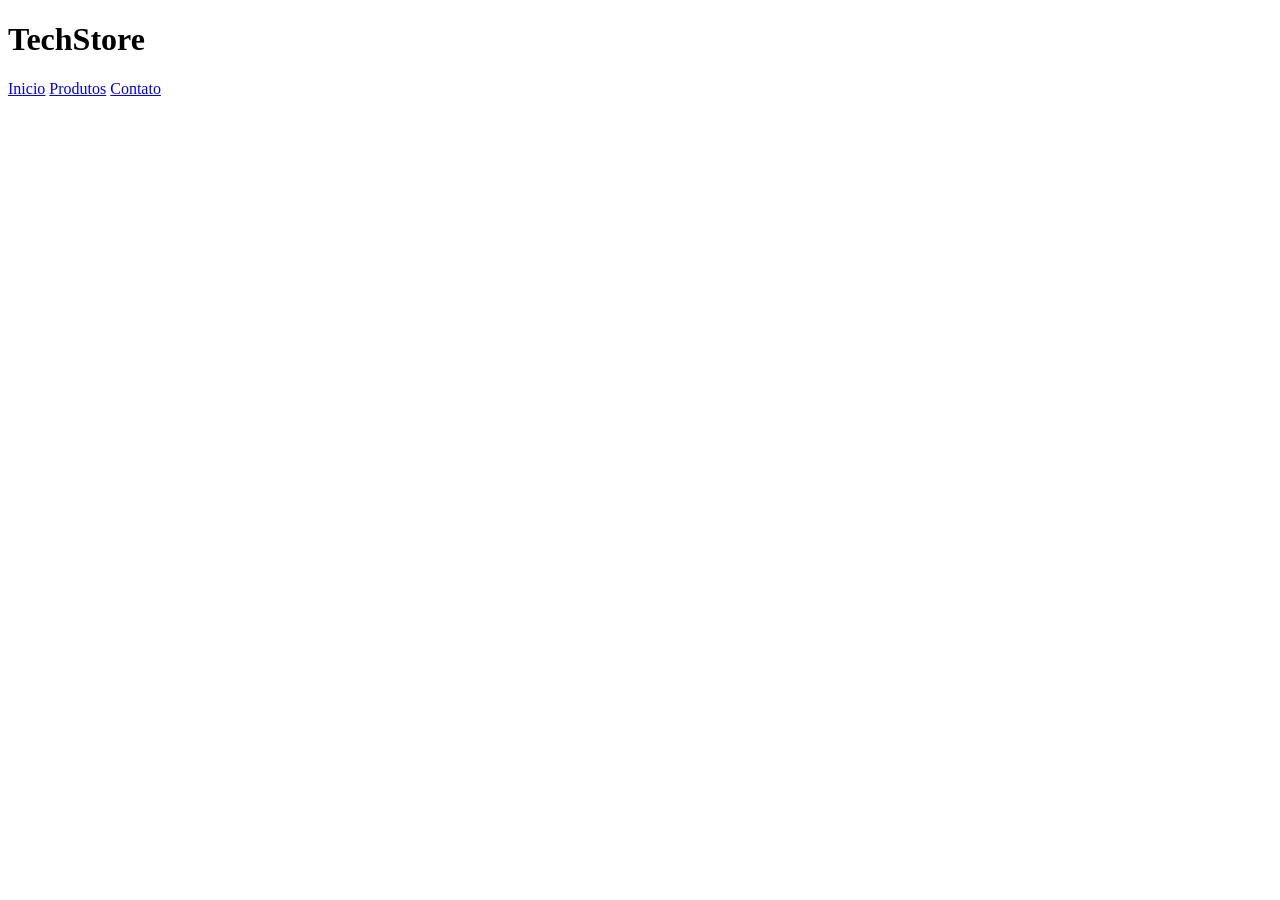
==== Atividade1.html @ 18d85829 ":rocket: feat: Incluindo links de navegação ao header." ====
<!DOCTYPE html>
<html lang="pt-br">
<head>
    <meta charset="UTF-8">
    <meta name="viewport" content="width=device-width, initial-scale=1.0">
    <title>Atividade 1</title>
</head>
<div class="header">
    <h1> TechStore</h1>
        <nav class="nav">
                <a href="#">Inicio</a>
                <a href="#">Produtos</a>
                <a href="#">Contato</a>
            </nav>
</div>
<body>
    
</body>
</html>
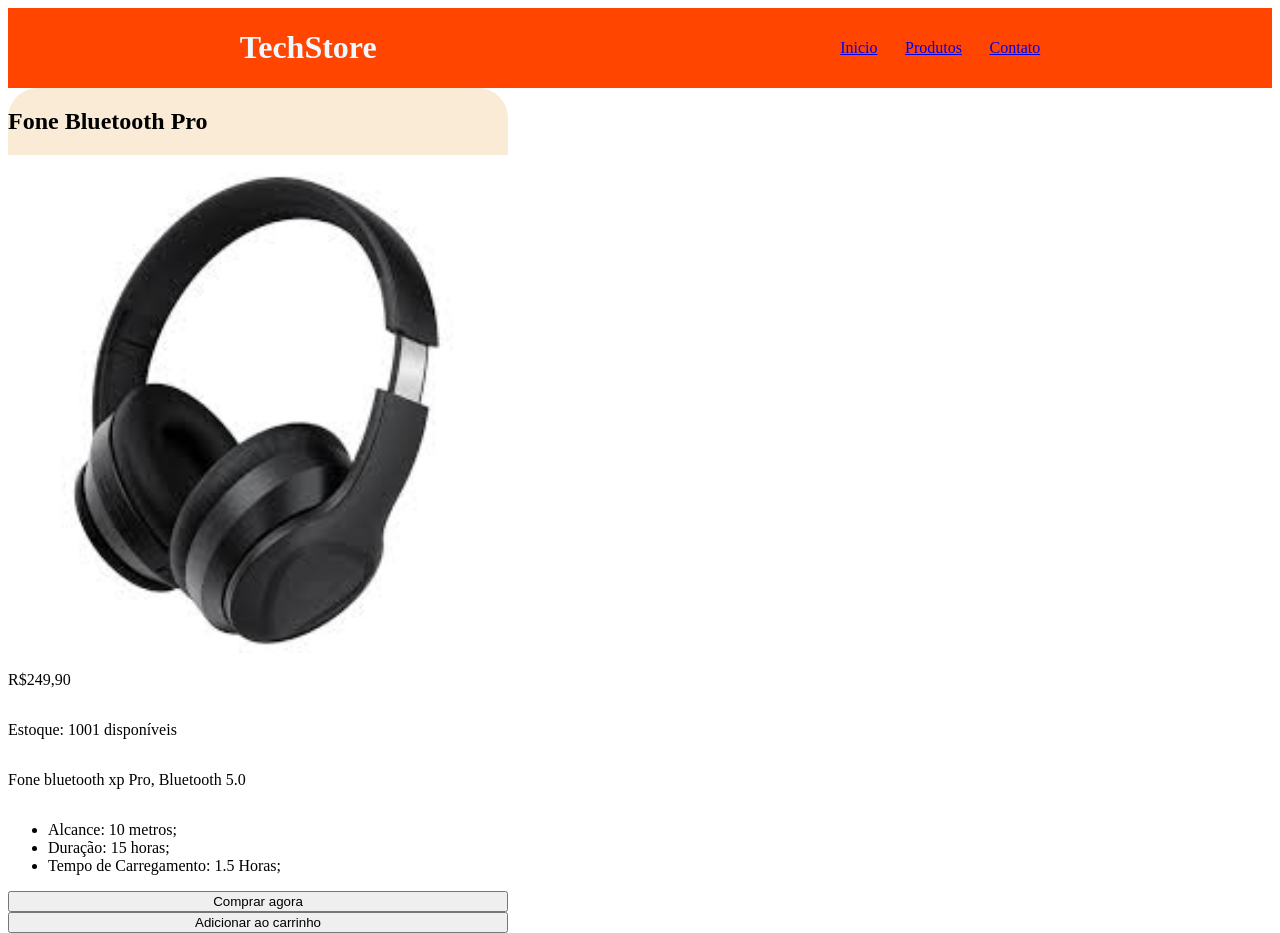
==== commit 0085e332: ":rocket: style: Inicio da estilização." ====
--- a/Atividade1.html
+++ b/Atividade1.html
@@ -4,6 +4,7 @@
     <meta charset="UTF-8">
     <meta name="viewport" content="width=device-width, initial-scale=1.0">
     <title>Atividade 1</title>
+    <link rel="stylesheet" href="Atividade1.css">
 </head>
 <div class="header">
     <h1> TechStore</h1>
@@ -13,7 +14,26 @@
                 <a href="#">Contato</a>
             </nav>
 </div>
+
 <body>
-    
+    <div class="produto">
+        <h2>Fone Bluetooth Pro</h2>
+    <img class="Produto" src="imgs/images Atv1.jpg" alt="Produto" >
+
+    <div class="itens">
+
+        <p>R$249,90</p>
+        <p> Estoque: 1001 disponíveis</p>
+        <p> Fone bluetooth xp Pro, Bluetooth 5.0</p>
+        <ul>
+            <li>Alcance: 10 metros;</li>
+            <li>Duração: 15 horas;</li>
+            <li>Tempo de Carregamento: 1.5 Horas;</li>
+        </ul>
+        
+      <button>Comprar agora</button>
+      <button>Adicionar ao carrinho</button>
+      </div>
+    </div>
 </body>
 </html>
--- a/Atividade1.css
+++ b/Atividade1.css
@@ -0,0 +1,32 @@
+
+.header{
+    background-color:orangered;
+    color:aliceblue;
+    display:flex;
+    justify-content: space-around;
+    align-items: center;
+}
+
+.nav{
+    width:200px;
+    display: flex;
+    justify-content: space-between;
+
+}
+
+.produto
+{
+    height:550px;
+    width:500px;
+    background-color: antiquewhite;
+   border-radius:30px;
+   display: flex;
+   flex-direction: column;
+   justify-content: space-between;
+}
+.itens
+{
+    display:flex;
+    flex-direction: column;
+    justify-content: space-between;
+}
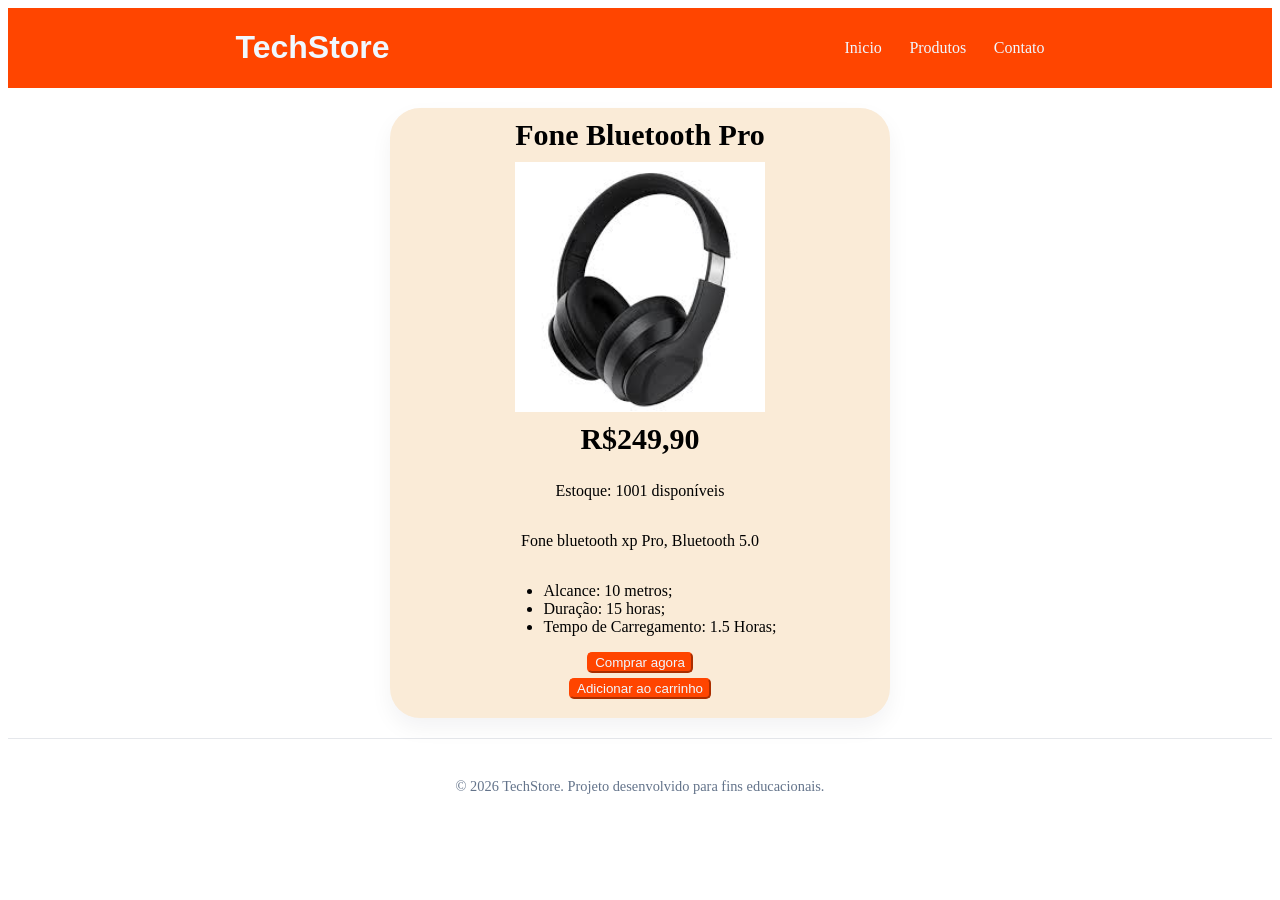
==== commit 29564467: ":lipstick feat:estilizaçõa finalizada." ====
--- a/Atividade1.html
+++ b/Atividade1.html
@@ -6,23 +6,25 @@
     <title>Atividade 1</title>
     <link rel="stylesheet" href="Atividade1.css">
 </head>
+<header>
 <div class="header">
-    <h1> TechStore</h1>
+    <h1 class="logo"> TechStore</h1>
         <nav class="nav">
                 <a href="#">Inicio</a>
                 <a href="#">Produtos</a>
                 <a href="#">Contato</a>
             </nav>
 </div>
+</header>
+<body>
+    <div class="card">
+    <div class="produto">
+        <h2 class="titulo" >Fone Bluetooth Pro</h2>
+    <img class="Imagem" src="imgs/images Atv1.jpg" alt="Produto" >
 
-<body>
-    <div class="produto">
-        <h2>Fone Bluetooth Pro</h2>
-    <img class="Produto" src="imgs/images Atv1.jpg" alt="Produto" >
-
-    <div class="itens">
-
-        <p>R$249,90</p>
+  
+        <h3 class="preco">R$249,90</h3>
+          <div class="itens"></div>
         <p> Estoque: 1001 disponíveis</p>
         <p> Fone bluetooth xp Pro, Bluetooth 5.0</p>
         <ul>
@@ -30,10 +32,21 @@
             <li>Duração: 15 horas;</li>
             <li>Tempo de Carregamento: 1.5 Horas;</li>
         </ul>
+
         
-      <button>Comprar agora</button>
-      <button>Adicionar ao carrinho</button>
+      <button class="comprar">Comprar agora</button>
+      <button class="carrinho">Adicionar ao carrinho</button>
       </div>
     </div>
+    </div>
+
+    <footer class="footer">
+        <div class="container">
+            <p>
+                &copy; 2026 TechStore. Projeto desenvolvido para fins educacionais.
+            </p>
+        </div>
+    </footer>
+    
 </body>
 </html>
--- a/Atividade1.css
+++ b/Atividade1.css
@@ -5,6 +5,10 @@
     display:flex;
     justify-content: space-around;
     align-items: center;
+}
+a {
+    text-decoration:none;
+    color:aliceblue
 }
 
 .nav{
@@ -16,17 +20,76 @@
 
 .produto
 {
-    height:550px;
+    margin:20px;
+    height: 610px;
     width:500px;
     background-color: antiquewhite;
    border-radius:30px;
    display: flex;
    flex-direction: column;
-   justify-content: space-between;
+   align-items: center;
+  box-shadow: 0 10px 22px rgba(15, 23, 42, 0.05);
+  
 }
 .itens
 {
     display:flex;
     flex-direction: column;
-    justify-content: space-between;
+    justify-content: center;
+    align-content: stretch;
+    flex-wrap:wrap;
+    
+}
+.Imagem{
+    width: 250px;
+}
+
+h1{
+    font-family: Arial, Helvetica, sans-serif;
+}
+.titulo{
+    margin:10px;
+    color:black;
+    font-size:30px;
+}
+.preco{
+   margin:10px;
+    font-size:30px;
+    display:flex;
+    justify-content: center;
+}
+.footer {
+    padding: 25px 0;
+
+    color: #64748b;
+    background-color: #ffffff;
+
+    border-top: 1px solid #e5e7eb;
+
+    text-align: center;
+
+    font-size: 0.9rem;
+}
+
+.card {
+    display:flex;
+    justify-content: center;
+    
+}
+
+.comprar{
+    background-color:orangered;
+    color:aliceblue;
+    border-color: orangered;
+    border-radius: 5px;
+    margin-bottom: 5px;
+}
+
+.carrinho{
+    
+     background-color:orangered;
+    color:aliceblue;
+    border-color: orangered;
+    border-radius: 5px;
+    margin-bottom: 5px;
 }
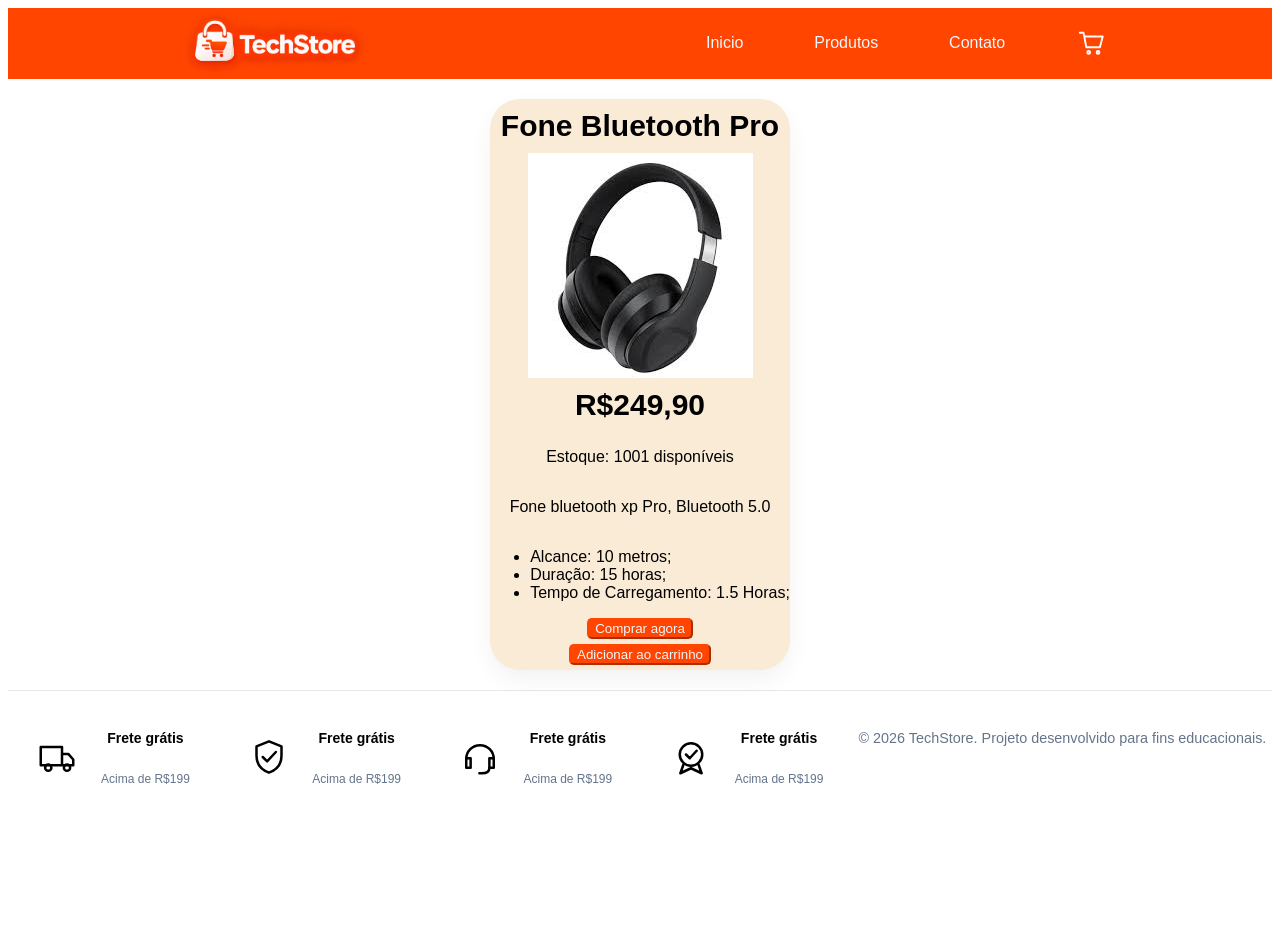
==== commit a4916fed: "Profissionalizando a pagina" ====
--- a/Atividade1.html
+++ b/Atividade1.html
@@ -6,25 +6,30 @@
     <title>Atividade 1</title>
     <link rel="stylesheet" href="Atividade1.css">
 </head>
-<header>
+
+<body>
+    <header>
 <div class="header">
-    <h1 class="logo"> TechStore</h1>
+    <img class="logo" src="techstore_assets/ChatGPT Image 27_08_2026, 21_08_21.png"></img>
         <nav class="nav">
                 <a href="#">Inicio</a>
                 <a href="#">Produtos</a>
                 <a href="#">Contato</a>
+                 <img class="carrinho-img" src="techstore_assets/carrinho.svg"></img>
             </nav>
+            
+            
 </div>
 </header>
-<body>
     <div class="card">
     <div class="produto">
         <h2 class="titulo" >Fone Bluetooth Pro</h2>
     <img class="Imagem" src="imgs/images Atv1.jpg" alt="Produto" >
+   
 
   
         <h3 class="preco">R$249,90</h3>
-          <div class="itens"></div>
+          
         <p> Estoque: 1001 disponíveis</p>
         <p> Fone bluetooth xp Pro, Bluetooth 5.0</p>
         <ul>
@@ -32,21 +37,56 @@
             <li>Duração: 15 horas;</li>
             <li>Tempo de Carregamento: 1.5 Horas;</li>
         </ul>
-
         
       <button class="comprar">Comprar agora</button>
       <button class="carrinho">Adicionar ao carrinho</button>
-      </div>
     </div>
     </div>
 
     <footer class="footer">
+        <div class="selos">
+        <div class="txt">
+            <div class="frete">
+                <img class="Frete" src="techstore_assets/frete.svg"></img>
+                <div class="frt1">
+            <h3 id="Frte">Frete grátis</h3>
+            <p id="Frt">Acima de R$199</p>
+            </div>
+            </div>
+        </div>
+            <div class="seguranca">
+                <img class="escudo" src="techstore_assets/escudo-check.svg"></img>
+                <div class="escd">
+            <h3 id="seg1">Frete grátis</h3>
+            <p id="seg2">Acima de R$199</p>
+            </div>
+            </div>
+        
+            <div class="suporte">
+                <img class="fone" src="techstore_assets/suporte.svg"></img>
+                <div class="micro">
+            <h3 id="sup1">Frete grátis</h3>
+            <p id="sup2">Acima de R$199</p>
+            </div>
+            </div>
+        
+            <div class="quality">
+                 <img class="qualidade" src="techstore_assets/qualidade.svg"></img>
+                <div class="qlt">
+            <h3 id="qlt1">Frete grátis</h3>
+            <p id="qlt2">Acima de R$199</p>
+            </div>
+            </div>
+        
         <div class="container">
             <p>
                 &copy; 2026 TechStore. Projeto desenvolvido para fins educacionais.
             </p>
+            </div>
         </div>
+        
     </footer>
+    
     
 </body>
 </html>
--- a/Atividade1.css
+++ b/Atividade1.css
@@ -1,4 +1,7 @@
 
+body{
+    font-family:'Franklin Gothic Medium', 'Arial Narrow', Arial, sans-serif;
+}
 .header{
     background-color:orangered;
     color:aliceblue;
@@ -6,23 +9,29 @@
     justify-content: space-around;
     align-items: center;
 }
+.logo
+
+{
+    width:200px;
+}
 a {
     text-decoration:none;
     color:aliceblue
 }
 
 .nav{
-    width:200px;
+    width:400px;
     display: flex;
     justify-content: space-between;
+    align-items: center;
 
 }
 
 .produto
 {
     margin:20px;
-    height: 610px;
-    width:500px;
+    height:auto;
+    width:auto;
     background-color: antiquewhite;
    border-radius:30px;
    display: flex;
@@ -31,17 +40,8 @@
   box-shadow: 0 10px 22px rgba(15, 23, 42, 0.05);
   
 }
-.itens
-{
-    display:flex;
-    flex-direction: column;
-    justify-content: center;
-    align-content: stretch;
-    flex-wrap:wrap;
-    
-}
 .Imagem{
-    width: 250px;
+    width: fit-content;
 }
 
 h1{
@@ -92,4 +92,59 @@
     border-color: orangered;
     border-radius: 5px;
     margin-bottom: 5px;
+}
+@media (max-width: 768px) {  /*Quando a tela tiver 768px, coloque os cards em uma coluna*/
+    .task-list {
+        grid-template-columns: 1fr;
+    }
+
+   body > .comprar,.carrinho  { /*coloca o input e o botão um em baixo do outro*/
+        flex-direction: column;
+    }
+}
+
+.carrinho-img{
+    width:30px;
+   filter: invert(1);      /* inverte a cor da imagem*/
+    
+}
+
+.Frete, .escudo, .fone, .qualidade{
+    width:40px;
+    align-items: center;
+   
+}
+
+.selos
+{
+    display:flex;
+    justify-content: space-around;
+
+    margin-bottom: 50px;
+}
+
+#Frte, #seg1, #sup1, #qlt1
+{
+color:black;
+}
+#Frt, #seg2, #sup2, #qlt2
+{
+    color:#64748b;
+}
+
+.frete, .seguranca, .suporte, .quality
+{
+    display:flex;
+    font-size: 12px;
+    width:200px;
+    justify-content: space-evenly;
+    align-items: center;
+    margin-bottom: 50px;
+    
+}
+.frt1, .escd , .micro, .qlt
+{
+    display:flex;
+    flex-direction: column;
+    justify-content: space-between;
 }
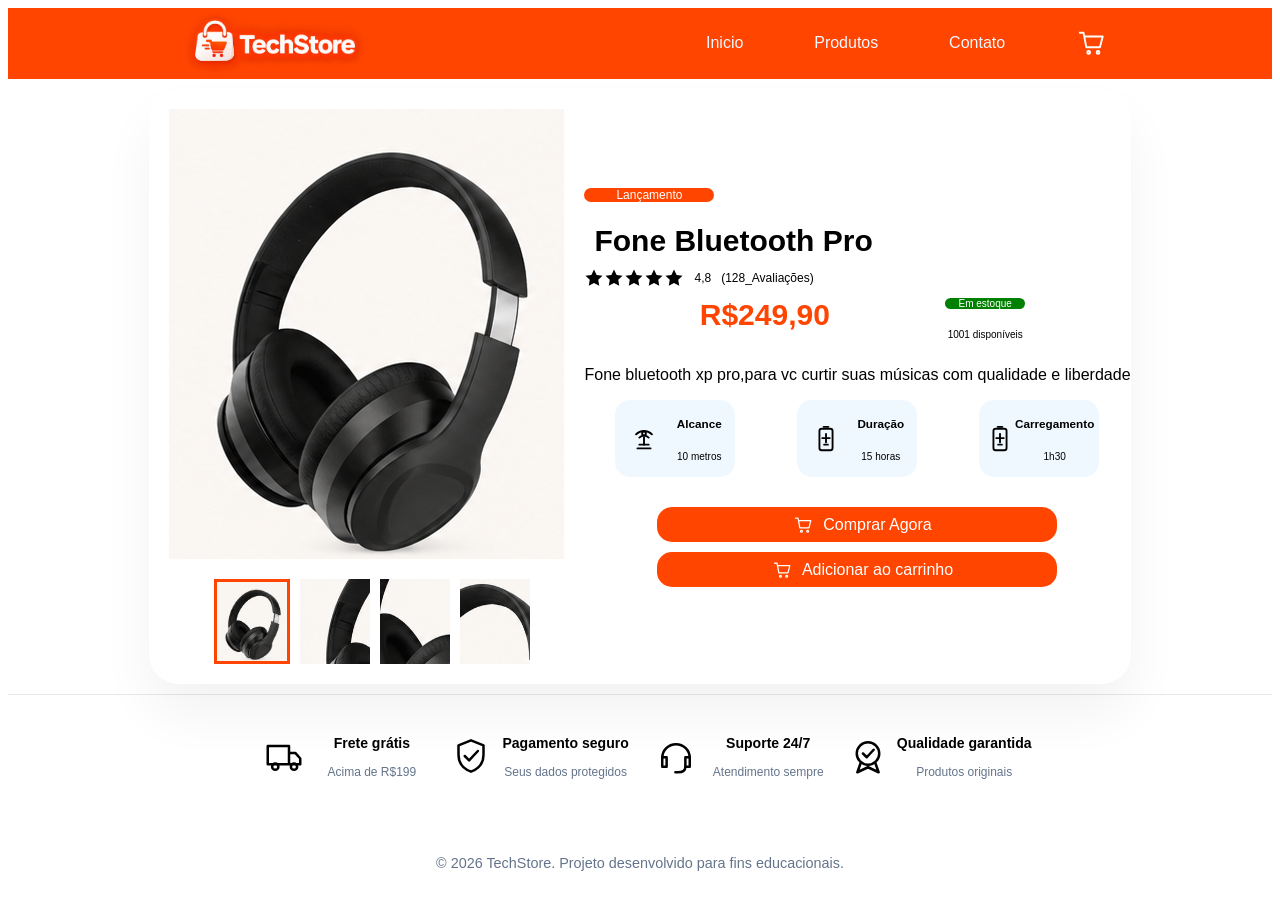
==== commit 0a7d1528: "Nova estilização" ====
--- a/Atividade1.html
+++ b/Atividade1.html
@@ -23,29 +23,82 @@
 </header>
     <div class="card">
     <div class="produto">
-        <h2 class="titulo" >Fone Bluetooth Pro</h2>
-    <img class="Imagem" src="imgs/images Atv1.jpg" alt="Produto" >
+        <div class="imgS">
+    <img class="Imagem" src="techstore_assets/fone-bluetooth-pro.png" alt="Produto" >
+    <div class="imgs_menor">
+    <img class="Imagem2" src="techstore_assets/fone-bluetooth-pro.png" alt="Produto" >
+    <img class="Imagem3" src="techstore_assets/fone-thumb-1.png" alt="Produto" >
+    <img class="Imagem4" src="techstore_assets/fone-thumb-2.png" alt="Produto" >
+    <img class="Imagem5" src="techstore_assets/fone-thumb-3.png" alt="Produto" >
+    </div>
+    </div>
+    <div class="topo">
+    <p class="Lcm">Lançamento</p>
+    <h2 class="titulo" >Fone Bluetooth Pro</h2>
+    
    
 
-  
-        <h3 class="preco">R$249,90</h3>
-          
-        <p> Estoque: 1001 disponíveis</p>
-        <p> Fone bluetooth xp Pro, Bluetooth 5.0</p>
-        <ul>
-            <li>Alcance: 10 metros;</li>
-            <li>Duração: 15 horas;</li>
-            <li>Tempo de Carregamento: 1.5 Horas;</li>
-        </ul>
-        
-      <button class="comprar">Comprar agora</button>
-      <button class="carrinho">Adicionar ao carrinho</button>
+    <div class="estrelas">
+<img class="estrela1" src="techstore_assets/estrela.svg" alt="estrela" >
+<img class="estrela2" src="techstore_assets/estrela.svg" alt="estrela" >
+<img class="estrela3" src="techstore_assets/estrela.svg" alt="estrela" >
+<img class="estrela4" src="techstore_assets/estrela.svg" alt="estrela" >
+<img class="estrela5" src="techstore_assets/estrela.svg" alt="estrela" >
+
+    <span>4,8 </span>
+    <span>(128_Avaliações)</span>
+    </div>
+    <div class="coluna">
+   <h3 class="preco">R$249,90</h3>
+   <div class="especial">
+    <p class="estoque">Em estoque</p>
+   <p class="est"> 1001 disponíveis</p>
+   
+   </div>
+   </div>
+        <p class="Descricao"> Fone bluetooth xp pro,para vc curtir suas músicas com qualidade e liberdade</p>
+        <div class="caracteristicas">
+            <div class="alc">
+        <img class="alcance" src="techstore_assets/alcance.svg" alt="alcance" >
+        <div class="metros">
+        <h3>Alcance</h3>
+        <p>10 metros</p>
+        </div>
+           
+        </div>
+            <div class="duracao">
+        <img class="bat" src="techstore_assets/duracao.svg" alt="alcance" >
+        <div class="bateria">
+        <h3>Duração</h3>
+        <p>15 horas</p>
+        </div>
+           
+        </div>
+            <div class="carregamento">
+        <img class="flash" src="techstore_assets/duracao.svg" alt="alcance" >
+        <div class="raio">
+        <h3>Carregamento</h3>
+        <p>1h30</p>
+        </div>
+        </div>
+
+        </div>
+        <div class="botoes">
+        <div class="botao1">
+            <img class="carrinho2-img" src="techstore_assets/carrinho.svg"></img>
+            <p>Comprar Agora</p>
+            </div>
+            <div class="botao2">
+                <img class="carrinho2-img" src="techstore_assets/carrinho.svg"></img>
+            <p>Adicionar ao carrinho</p>
+            </div>
+        </div>
+      </div>
     </div>
     </div>
 
     <footer class="footer">
         <div class="selos">
-        <div class="txt">
             <div class="frete">
                 <img class="Frete" src="techstore_assets/frete.svg"></img>
                 <div class="frt1">
@@ -53,37 +106,36 @@
             <p id="Frt">Acima de R$199</p>
             </div>
             </div>
-        </div>
+        
             <div class="seguranca">
                 <img class="escudo" src="techstore_assets/escudo-check.svg"></img>
                 <div class="escd">
-            <h3 id="seg1">Frete grátis</h3>
-            <p id="seg2">Acima de R$199</p>
+            <h3 id="seg1">Pagamento seguro</h3>
+            <p id="seg2">Seus dados protegidos</p>
             </div>
             </div>
         
             <div class="suporte">
                 <img class="fone" src="techstore_assets/suporte.svg"></img>
                 <div class="micro">
-            <h3 id="sup1">Frete grátis</h3>
-            <p id="sup2">Acima de R$199</p>
+            <h3 id="sup1">Suporte 24/7</h3>
+            <p id="sup2">Atendimento sempre</p>
             </div>
             </div>
         
             <div class="quality">
                  <img class="qualidade" src="techstore_assets/qualidade.svg"></img>
                 <div class="qlt">
-            <h3 id="qlt1">Frete grátis</h3>
-            <p id="qlt2">Acima de R$199</p>
+            <h3 id="qlt1">Qualidade garantida</h3>
+            <p id="qlt2">Produtos originais</p>
             </div>
             </div>
-        
+        </div>
         <div class="container">
             <p>
                 &copy; 2026 TechStore. Projeto desenvolvido para fins educacionais.
             </p>
             </div>
-        </div>
         
     </footer>
     
--- a/Atividade1.css
+++ b/Atividade1.css
@@ -1,6 +1,7 @@
 
 body{
     font-family:'Franklin Gothic Medium', 'Arial Narrow', Arial, sans-serif;
+    background-color:ffffff;
 }
 .header{
     background-color:orangered;
@@ -29,21 +30,50 @@
 
 .produto
 {
-    margin:20px;
-    height:auto;
-    width:auto;
-    background-color: antiquewhite;
+    margin:10px;
+   
+    background-color: white;
    border-radius:30px;
    display: flex;
-   flex-direction: column;
+   
    align-items: center;
-  box-shadow: 0 10px 22px rgba(15, 23, 42, 0.05);
+  box-shadow: 0 30px 52px rgba(15, 23, 42, 0.05);
   
 }
-.Imagem{
-    width: fit-content;
-}
-
+ .Imagem2,.Imagem3, .Imagem4, .Imagem5{
+    width: 70px;
+    margin-left: 10px;
+}
+.imgs_menor
+{
+    margin-top: 20px;
+    display:flex;
+justify-content: center;
+}
+.imgS
+{
+    padding:20px;
+    display:flex;
+    flex-direction: column;
+}
+.Imagem2
+{
+    border: 3px solid orangered;
+}
+.Lcm{
+    width:130px;
+    background-color: orangered;
+    color:white;
+    border-radius:15px;
+    font-size:12px;
+    display:flex;
+    justify-content: center;
+}
+.topo
+{
+    display:flex;
+    flex-direction: column;
+}
 h1{
     font-family: Arial, Helvetica, sans-serif;
 }
@@ -56,43 +86,146 @@
    margin:10px;
     font-size:30px;
     display:flex;
-    justify-content: center;
+    justify-content: flex-start;
+    color:orangered;
+}
+.estoque
+{
+    font-size:10px;
+    background-color:green;
+  
+    color:white;
+    display:flex;
+    justify-content: center;
+    align-items: center;
+    border-radius:10px;
+    width:80px;
+    
+}
+.coluna
+{
+    display:flex;
+    justify-content:  space-evenly;
+}
+
+.especial
+{
+    margin:0;
+    padding:0;
+    display:flex;
+    flex-direction:column;
+    justify-content: center;
+    align-items:center;
+}
+.est{
+    font-size:10px;
+}
+
+.alcance
+
+{
+    width:30px;
+}
+.metros{
+    font-size:10px;
+    display:flex;
+    flex-direction: column;
+    align-items: center;
+}
+.alc{
+display:flex;
+justify-content: space-around;
+align-items: center;
+background-color: aliceblue;
+width:110px;
+border-radius:15px;
+margin-bottom:10px;
+padding:5px;
+}
+.bat
+
+{
+    width:30px;
+}
+.bateria{
+    font-size:10px;
+    display:flex;
+    flex-direction: column;
+    align-items: center;
+}
+.duracao{
+display:flex;
+justify-content: space-around;
+align-items: center;
+background-color: aliceblue;
+width:110px;
+border-radius:15px;
+margin-bottom:10px;
+padding:5px;
+}
+.flash
+
+{
+    width:30px;
+}
+.raio{
+    font-size:10px;
+    display:flex;
+    flex-direction: column;
+    align-items: center;
+}
+.carregamento{
+display:flex;
+justify-content: space-around;
+align-items: center;
+background-color: aliceblue;
+width:110px;
+border-radius:15px;
+margin-bottom:10px;
+padding:5px;
+}
+.caracteristicas
+{
+    display:flex;
+    justify-content: space-around;
+    margin-bottom: 20px;;
 }
 .footer {
+
     padding: 25px 0;
-
     color: #64748b;
     background-color: #ffffff;
-
     border-top: 1px solid #e5e7eb;
-
     text-align: center;
-
     font-size: 0.9rem;
-}
+     display:flex;
+    flex-direction: column;
+    align-items: center;
+
+    
+}
+   
+
 
 .card {
     display:flex;
-    justify-content: center;
-    
-}
-
-.comprar{
-    background-color:orangered;
-    color:aliceblue;
-    border-color: orangered;
-    border-radius: 5px;
-    margin-bottom: 5px;
-}
-
-.carrinho{
-    
-     background-color:orangered;
-    color:aliceblue;
-    border-color: orangered;
-    border-radius: 5px;
-    margin-bottom: 5px;
-}
+    flex-direction:row;;
+    justify-content: center;
+    
+}
+.estrelas{
+    width:20px;
+    display: flex;
+    align-items:center;
+
+}
+span{
+    margin-left: 10px;
+    font-size: 12px;
+
+    
+}
+
 @media (max-width: 768px) {  /*Quando a tela tiver 768px, coloque os cards em uma coluna*/
     .task-list {
         grid-template-columns: 1fr;
@@ -106,9 +239,19 @@
 .carrinho-img{
     width:30px;
    filter: invert(1);      /* inverte a cor da imagem*/
-    
-}
-
+  
+    
+}
+.carrinho2-img{
+    width:20px;
+   filter: invert(1);      /* inverte a cor da imagem*/
+    padding:10px
+    
+}
+.descricao
+{
+    margin-rigth:15px;
+}
 .Frete, .escudo, .fone, .qualidade{
     width:40px;
     align-items: center;
@@ -119,8 +262,6 @@
 {
     display:flex;
     justify-content: space-around;
-
-    margin-bottom: 50px;
 }
 
 #Frte, #seg1, #sup1, #qlt1
@@ -142,9 +283,35 @@
     margin-bottom: 50px;
     
 }
-.frt1, .escd , .micro, .qlt
-{
-    display:flex;
-    flex-direction: column;
-    justify-content: space-between;
+
+.botao1
+{
+    color:white;
+    background-color:orangered;
+    border-radius: 15px;
+    width:400px;
+    height:35px;
+    display:flex;
+    justify-content: center;
+    align-items:center;
+    margin-bottom: 10px;
+}
+.botao2
+{
+    color:white;
+    background-color:orangered;
+    border-radius:15px;
+    width:400px;
+    height:35px;
+    display:flex;
+    justify-content: center;
+    align-items:center;
+margin-bottom: 10px;
+}
+.botoes
+
+{
+    display:flex;
+    flex-direction: column;
+    align-items: center;
 }
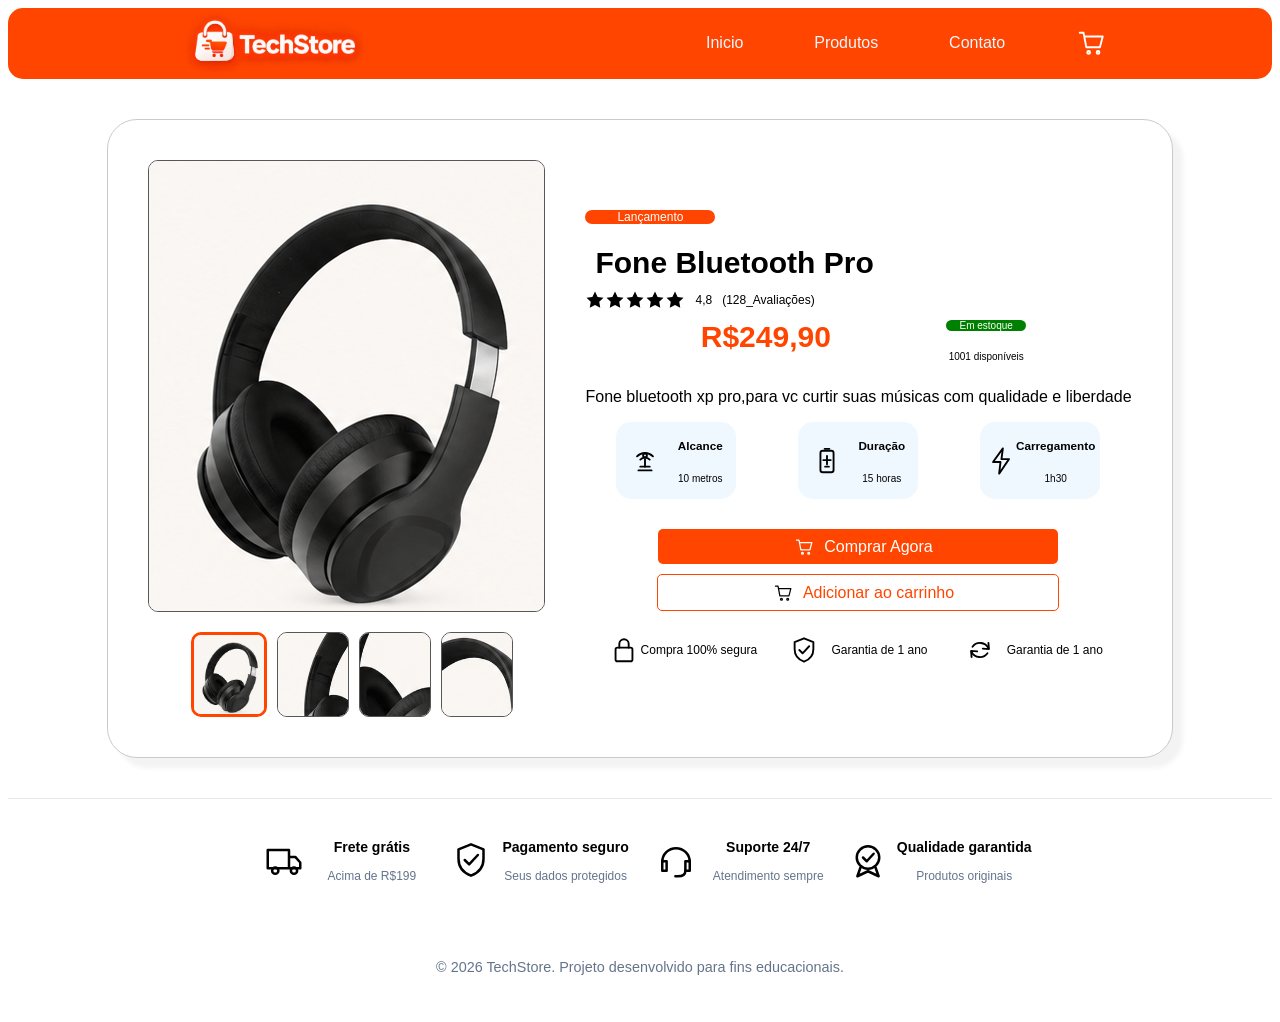
==== commit 8dc97efd: "fim da atividade 1" ====
--- a/Atividade1.html
+++ b/Atividade1.html
@@ -75,7 +75,7 @@
            
         </div>
             <div class="carregamento">
-        <img class="flash" src="techstore_assets/duracao.svg" alt="alcance" >
+        <img class="flash" src="techstore_assets/carregamento.svg" >
         <div class="raio">
         <h3>Carregamento</h3>
         <p>1h30</p>
@@ -89,12 +89,28 @@
             <p>Comprar Agora</p>
             </div>
             <div class="botao2">
-                <img class="carrinho2-img" src="techstore_assets/carrinho.svg"></img>
+                <img class="carrinho3-img" src="techstore_assets/carrinho.svg"></img>
             <p>Adicionar ao carrinho</p>
             </div>
         </div>
+        <div class="selos2">
+        <div class="segCom">
+        <img class="Cadeado" src="techstore_assets/cadeado.svg" alt="cadeado" >
+      <p class="percentual">Compra 100% segura</p>
+      </div>
+        <div class="gar">
+        <img class="Garantia" src="techstore_assets/escudo-check.svg" alt="Garantia" >
+      <p class="check">Garantia de 1 ano</p>
+      </div>
+        <div class="Dev">
+        <img class="Devolucao" src="techstore_assets/devolucao.svg" alt="devolucao" >
+      <p class="Setas">Garantia de 1 ano</p>
+      </div>
       </div>
     </div>
+      
+    </div>
+    
     </div>
 
     <footer class="footer">
--- a/Atividade1.css
+++ b/Atividade1.css
@@ -9,6 +9,7 @@
     display:flex;
     justify-content: space-around;
     align-items: center;
+    border-radius:15px;
 }
 .logo
 
@@ -37,12 +38,23 @@
    display: flex;
    
    align-items: center;
-  box-shadow: 0 30px 52px rgba(15, 23, 42, 0.05);
+  box-shadow: 10px 10px  5px rgba(15, 23, 42, 0.05);
+  padding:20px;
+  border:1px solid rgb(206, 201, 201)
   
 }
  .Imagem2,.Imagem3, .Imagem4, .Imagem5{
     width: 70px;
     margin-left: 10px;
+     border:1px solid rgb(88, 87, 87);
+     border-radius:10px;
+
+}
+.Imagem
+{
+    border:1px solid rgb(88, 87, 87);
+     border-radius:10px;
+
 }
 .imgs_menor
 {
@@ -73,6 +85,7 @@
 {
     display:flex;
     flex-direction: column;
+    padding:20px;
 }
 h1{
     font-family: Arial, Helvetica, sans-serif;
@@ -162,6 +175,7 @@
 border-radius:15px;
 margin-bottom:10px;
 padding:5px;
+
 }
 .flash
 
@@ -188,7 +202,8 @@
 {
     display:flex;
     justify-content: space-around;
-    margin-bottom: 20px;;
+    margin-bottom: 20px;
+   
 }
 .footer {
 
@@ -211,6 +226,7 @@
     display:flex;
     flex-direction:row;;
     justify-content: center;
+    padding:30px;
     
 }
 .estrelas{
@@ -248,10 +264,13 @@
     padding:10px
     
 }
-.descricao
-{
-    margin-rigth:15px;
-}
+.carrinho3-img{
+    width:20px;
+    padding:10px
+    
+}
+
+
 .Frete, .escudo, .fone, .qualidade{
     width:40px;
     align-items: center;
@@ -288,7 +307,7 @@
 {
     color:white;
     background-color:orangered;
-    border-radius: 15px;
+    border-radius: 5px;
     width:400px;
     height:35px;
     display:flex;
@@ -298,9 +317,10 @@
 }
 .botao2
 {
-    color:white;
-    background-color:orangered;
-    border-radius:15px;
+    color:orangered;
+    background-color:white;
+    border-radius:5px;
+    border:1px solid orangered;
     width:400px;
     height:35px;
     display:flex;
@@ -314,4 +334,51 @@
     display:flex;
     flex-direction: column;
     align-items: center;
+}
+.Cadeado{
+    width:30px;
+}
+.percentual{
+font-size:12px
+}
+.segCom
+{
+width: 150px;
+display:flex;
+justify-content:space-around;
+}
+.Garantia{
+    width:30px;
+}
+.check{
+font-size:12px
+}
+.gar
+{
+width: 150px;
+display:flex;
+justify-content:space-around;
+}
+.Devolucao{
+    width:30px;
+}
+.Setas{
+font-size:12px
+}
+.Dev
+{
+width: 150px;
+display:flex;
+justify-content:space-around;
+
+}
+.selos2
+{
+    display:flex;
+    justify-content: space-around;
+    padding:10px;
+}
+.descricao
+{
+    margin:20px;
 }
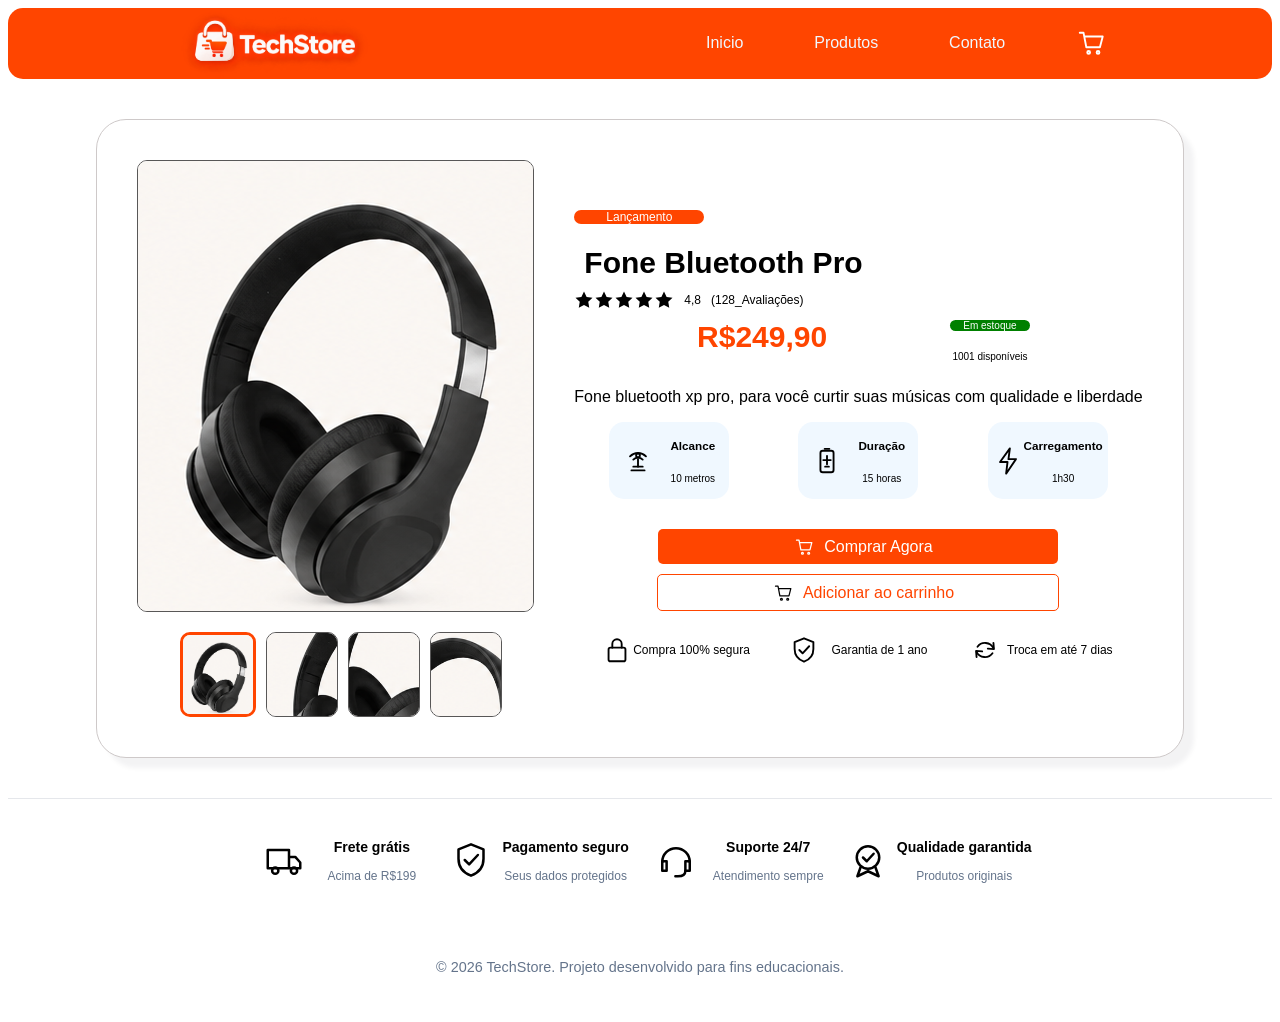
==== commit 910656f0: "corrigindo erros" ====
--- a/Atividade1.html
+++ b/Atividade1.html
@@ -56,7 +56,7 @@
    
    </div>
    </div>
-        <p class="Descricao"> Fone bluetooth xp pro,para vc curtir suas músicas com qualidade e liberdade</p>
+        <p class="Descricao"> Fone bluetooth xp pro, para você curtir suas músicas com qualidade e liberdade</p>
         <div class="caracteristicas">
             <div class="alc">
         <img class="alcance" src="techstore_assets/alcance.svg" alt="alcance" >
@@ -104,7 +104,7 @@
       </div>
         <div class="Dev">
         <img class="Devolucao" src="techstore_assets/devolucao.svg" alt="devolucao" >
-      <p class="Setas">Garantia de 1 ano</p>
+      <p class="Setas">Troca em até 7 dias</p>
       </div>
       </div>
     </div>
